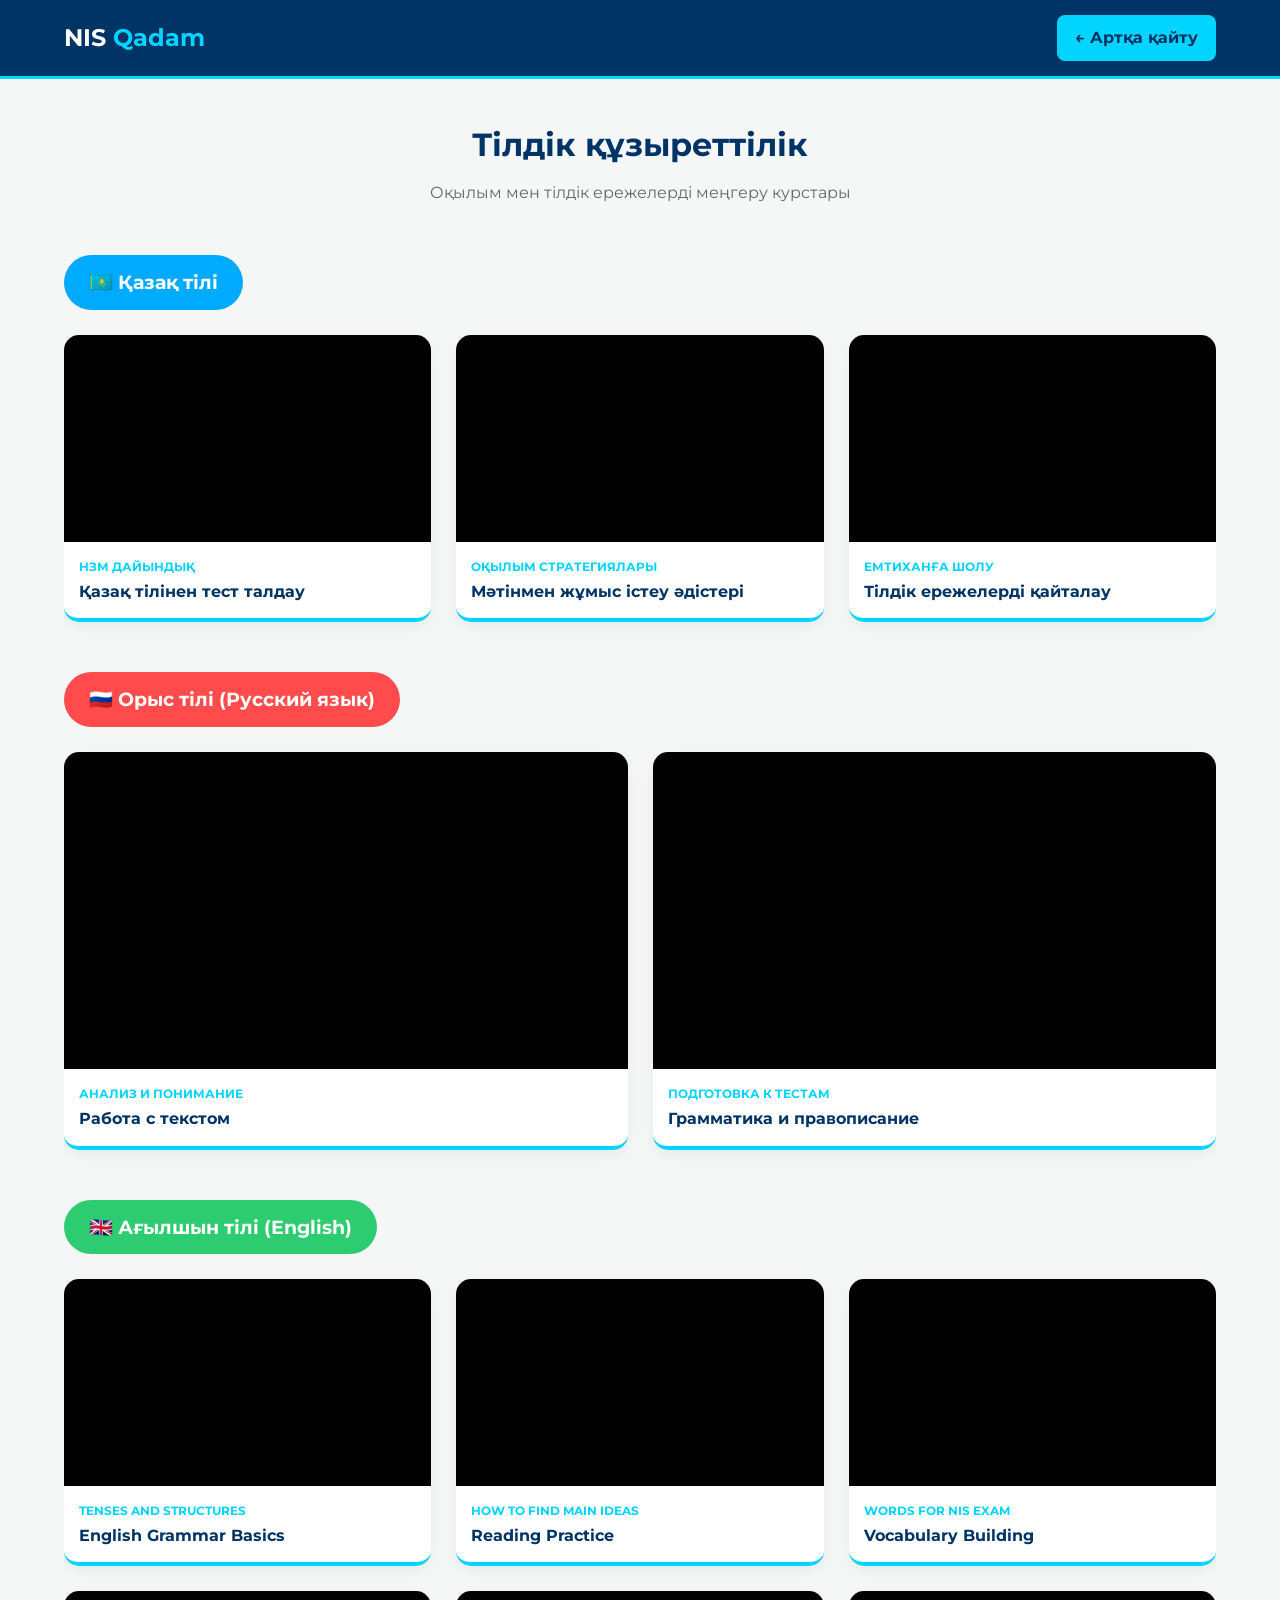
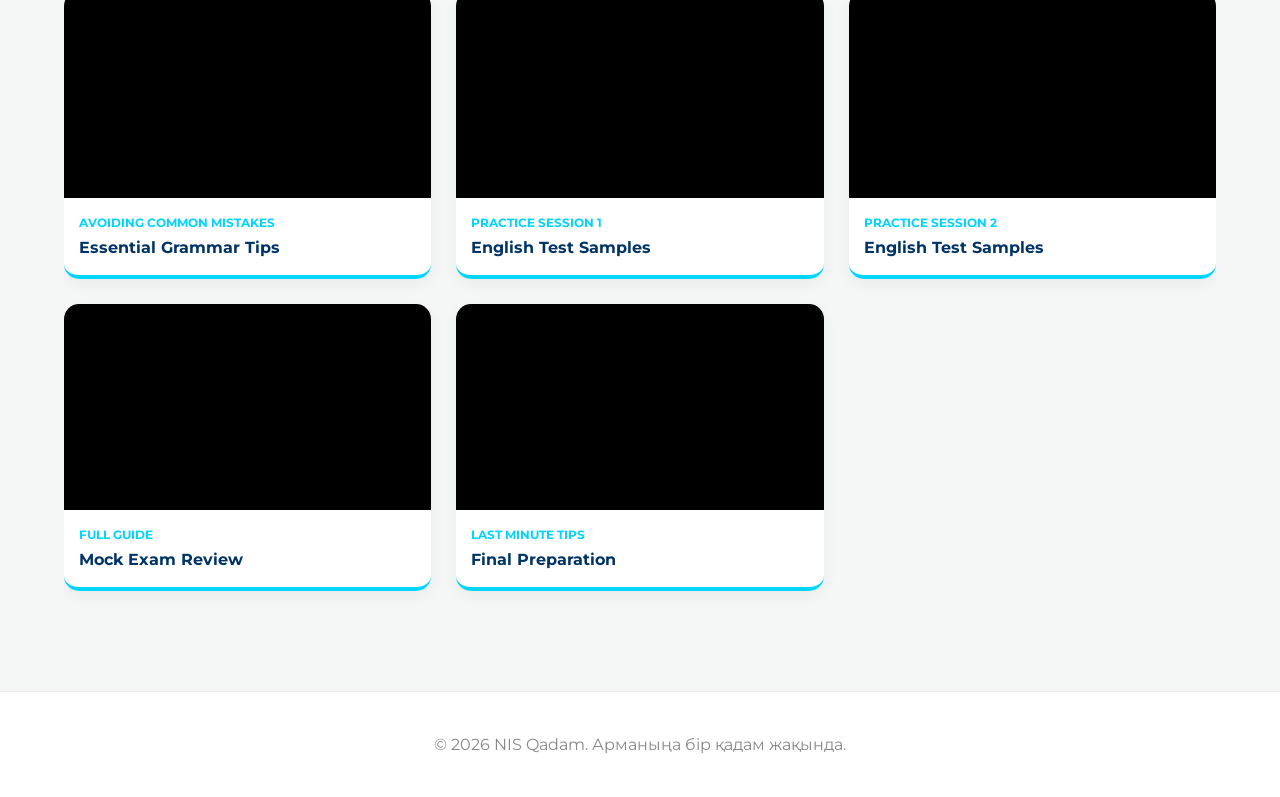
==== languages.html @ 09591401 "Add files via upload" ====
<!DOCTYPE html>
<html lang="kk">
<head>
    <meta charset="UTF-8">
    <meta name="viewport" content="width=device-width, initial-scale=1.0">
    <title>Тілдер - NIS Qadam</title>
    <link rel="stylesheet" href="style.css">
    <link href="https://fonts.googleapis.com/css2?family=Montserrat:wght@400;700&display=swap" rel="stylesheet">
    <style>
        body { background-color: #f4f7f6; margin: 0; font-family: 'Montserrat', sans-serif; }
        header { background: #003366; color: white; padding: 15px 0; position: sticky; top: 0; z-index: 1000; border-bottom: 3px solid #00d4ff; }
        
        .header-container { width: 90%; max-width: 1200px; margin: auto; display: flex; justify-content: space-between; align-items: center; }
        .logo { font-size: 24px; font-weight: bold; text-decoration: none; color: white; }
        .logo span { color: #00d4ff; }
        
        .header-controls { display: flex; align-items: center; gap: 15px; }
        
        .btn-back { background: #00d4ff; color: #003366; padding: 10px 18px; text-decoration: none; border-radius: 8px; font-weight: bold; transition: 0.3s; display: inline-flex; align-items: center; }
        .btn-back:hover { background: white; }

        .container { width: 90%; max-width: 1200px; margin: auto; }

        h1 { color: #003366; margin: 40px 0 10px 0; text-align: center; }
        .section-desc { text-align: center; color: #666; margin-bottom: 40px; }
        
        /* Тілдерге арналған арнайы стильдер */
        .lang-section { margin-top: 50px; }
        .lang-title { padding: 12px 25px; border-radius: 50px; color: white; display: inline-block; margin-bottom: 25px; font-weight: bold; font-size: 1.2rem; }
        .kz { background: #00aaff; } /* Көк */
        .ru { background: #ff4b4b; } /* Қызыл */
        .en { background: #2ecc71; } /* Жасыл */

        .video-grid { 
            display: grid; 
            grid-template-columns: repeat(auto-fit, minmax(280px, 1fr)); 
            gap: 25px; 
            margin-bottom: 50px;
        }

        .video-card { 
            background: white; 
            border-radius: 15px; 
            overflow: hidden; 
            box-shadow: 0 5px 15px rgba(0,0,0,0.05); 
            transition: 0.3s;
            border-bottom: 4px solid #00d4ff;
            display: flex;
            flex-direction: column;
        }
        .video-card:hover { transform: translateY(-5px); box-shadow: 0 10px 25px rgba(0,0,0,0.1); }

        .video-container { position: relative; padding-bottom: 56.25%; height: 0; overflow: hidden; background-color: #000; }
        .video-container iframe { position: absolute; top: 0; left: 0; width: 100%; height: 100%; border: 0; }

        .video-info { padding: 15px; flex-grow: 1; display: flex; flex-direction: column; justify-content: space-between; }
        .video-info h3 { font-size: 16px; color: #003366; margin: 5px 0 0 0; line-height: 1.4; }
        .video-info span { font-size: 12px; color: #00d4ff; font-weight: bold; text-transform: uppercase; }
    </style>
</head>
<body>

    <header>
        <div class="header-container">
            <a href="index.html" class="logo">NIS <span>Qadam</span></a>
            <div class="header-controls">
                <a href="index.html" class="btn-back">← Артқа қайту</a>
            </div>
        </div>
    </header>

    <div class="container">
        <h1>Тілдік құзыреттілік</h1>
        <p class="section-desc">Оқылым мен тілдік ережелерді меңгеру курстары</p>

        <div class="lang-section">
            <div class="lang-title kz">🇰🇿 Қазақ тілі</div>
            <div class="video-grid">
                <div class="video-card">
                    <div class="video-container"><iframe src="https://www.youtube.com/embed/A0CM_dzmTsY" allow="accelerometer; autoplay; clipboard-write; encrypted-media; gyroscope; picture-in-picture; web-share" allowfullscreen></iframe></div>
                    <div class="video-info"><span>НЗМ дайындық</span><h3>Қазақ тілінен тест талдау</h3></div>
                </div>
                <div class="video-card">
                    <div class="video-container"><iframe src="https://www.youtube.com/embed/KoD2qtXKPFQ" allow="accelerometer; autoplay; clipboard-write; encrypted-media; gyroscope; picture-in-picture; web-share" allowfullscreen></iframe></div>
                    <div class="video-info"><span>Оқылым стратегиялары</span><h3>Мәтінмен жұмыс істеу әдістері</h3></div>
                </div>
                <div class="video-card">
                    <div class="video-container"><iframe src="https://www.youtube.com/embed/ge6rJPY2Lfo" allow="accelerometer; autoplay; clipboard-write; encrypted-media; gyroscope; picture-in-picture; web-share" allowfullscreen></iframe></div>
                    <div class="video-info"><span>Емтиханға шолу</span><h3>Тілдік ережелерді қайталау</h3></div>
                </div>
            </div>
        </div>

        <div class="lang-section">
            <div class="lang-title ru">🇷🇺 Орыс тілі (Русский язык)</div>
            <div class="video-grid">
                <div class="video-card">
                    <div class="video-container"><iframe src="https://www.youtube.com/embed/orMSghznF2k" allow="accelerometer; autoplay; clipboard-write; encrypted-media; gyroscope; picture-in-picture; web-share" allowfullscreen></iframe></div>
                    <div class="video-info"><span>Анализ и понимание</span><h3>Работа с текстом</h3></div>
                </div>
                <div class="video-card">
                    <div class="video-container"><iframe src="https://www.youtube.com/embed/FYlFU9QB5fI" allow="accelerometer; autoplay; clipboard-write; encrypted-media; gyroscope; picture-in-picture; web-share" allowfullscreen></iframe></div>
                    <div class="video-info"><span>Подготовка к тестам</span><h3>Грамматика и правописание</h3></div>
                </div>
            </div>
        </div>

        <div class="lang-section">
            <div class="lang-title en">🇬🇧 Ағылшын тілі (English)</div>
            <div class="video-grid">
                <div class="video-card">
                    <div class="video-container"><iframe src="https://www.youtube.com/embed/WSCri0KljX8" allow="accelerometer; autoplay; clipboard-write; encrypted-media; gyroscope; picture-in-picture; web-share" allowfullscreen></iframe></div>
                    <div class="video-info"><span>Tenses and Structures</span><h3>English Grammar Basics</h3></div>
                </div>
                <div class="video-card">
                    <div class="video-container"><iframe src="https://www.youtube.com/embed/JyWCpFTtQJ8" allow="accelerometer; autoplay; clipboard-write; encrypted-media; gyroscope; picture-in-picture; web-share" allowfullscreen></iframe></div>
                    <div class="video-info"><span>How to find main ideas</span><h3>Reading Practice</h3></div>
                </div>
                <div class="video-card">
                    <div class="video-container"><iframe src="https://www.youtube.com/embed/1oyrA1Gp5fU" allow="accelerometer; autoplay; clipboard-write; encrypted-media; gyroscope; picture-in-picture; web-share" allowfullscreen></iframe></div>
                    <div class="video-info"><span>Words for NIS exam</span><h3>Vocabulary Building</h3></div>
                </div>
                <div class="video-card">
                    <div class="video-container"><iframe src="https://www.youtube.com/embed/t6tA6Y-mHqU" allow="accelerometer; autoplay; clipboard-write; encrypted-media; gyroscope; picture-in-picture; web-share" allowfullscreen></iframe></div>
                    <div class="video-info"><span>Avoiding common mistakes</span><h3>Essential Grammar Tips</h3></div>
                </div>
                <div class="video-card">
                    <div class="video-container"><iframe src="https://www.youtube.com/embed/UHKJGhRSauI" allow="accelerometer; autoplay; clipboard-write; encrypted-media; gyroscope; picture-in-picture; web-share" allowfullscreen></iframe></div>
                    <div class="video-info"><span>Practice session 1</span><h3>English Test Samples</h3></div>
                </div>
                <div class="video-card">
                    <div class="video-container"><iframe src="https://www.youtube.com/embed/OGJoLs1OLXk" allow="accelerometer; autoplay; clipboard-write; encrypted-media; gyroscope; picture-in-picture; web-share" allowfullscreen></iframe></div>
                    <div class="video-info"><span>Practice session 2</span><h3>English Test Samples</h3></div>
                </div>
                <div class="video-card">
                    <div class="video-container"><iframe src="https://www.youtube.com/embed/h0t8ZHmBvjI" allow="accelerometer; autoplay; clipboard-write; encrypted-media; gyroscope; picture-in-picture; web-share" allowfullscreen></iframe></div>
                    <div class="video-info"><span>Full guide</span><h3>Mock Exam Review</h3></div>
                </div>
                <div class="video-card">
                    <div class="video-container"><iframe src="https://www.youtube.com/embed/txQAPYDy714" allow="accelerometer; autoplay; clipboard-write; encrypted-media; gyroscope; picture-in-picture; web-share" allowfullscreen></iframe></div>
                    <div class="video-info"><span>Last minute tips</span><h3>Final Preparation</h3></div>
                </div>
            </div>
        </div>
    </div>

    <footer style="padding: 40px 0; text-align: center; color: #888; background: #fff; margin-top: 50px; border-top: 1px solid #eee;">
        <p>&copy; 2026 NIS Qadam. Арманыңа бір қадам жақында.</p>
    </footer>

    <script src="script.js"></script>
</body>
</html>
---- style.css ----
html {
    scroll-behavior: smooth;
}

* { 
    margin: 0; 
    padding: 0; 
    box-sizing: border-box; 
    font-family: 'Montserrat', sans-serif; 
}

body { 
    background-color: #f4f7f6; 
    color: #333; 
    line-height: 1.6; 
}

.container { 
    width: 80%; 
    margin: auto; 
    overflow: hidden; 
}

header { 
    background: #003366; 
    color: white; 
    padding: 20px 0; 
    border-bottom: 3px solid #00d4ff; 
    position: sticky;
    top: 0;
    z-index: 1000;
}

.logo { 
    font-size: 24px; 
    font-weight: bold; 
}

.logo span { 
    color: #00d4ff; 
}

.hero { 
    background: linear-gradient(rgba(0,51,102,0.8), rgba(0,51,102,0.8)), url('https://images.unsplash.com/photo-1523050854058-8df90110c9f1?auto=format&fit=crop&w=1350&q=80'); 
    background-size: cover; 
    background-position: center;
    height: 600px; 
    color: white; 
    text-align: center; 
    display: flex; 
    align-items: center; 
    justify-content: center; 
}

.hero h1 { 
    font-size: 48px; 
    margin-bottom: 10px; 
}

.hero p {
    font-size: 18px;
    max-width: 600px;
    margin: 0 auto;
}

.btn { 
    display: inline-block; 
    background: #00d4ff; 
    color: #003366; 
    padding: 15px 40px; 
    text-decoration: none; 
    border-radius: 50px; 
    font-weight: bold; 
    margin-top: 30px; 
    transition: 0.3s; 
}

.btn:hover { 
    background: white; 
    transform: scale(1.05); 
    box-shadow: 0 5px 15px rgba(0,212,255,0.4);
}


.materials { 
    padding: 120px 0; 
}

.materials h2 { 
    text-align: center; 
    margin-bottom: 60px; 
    font-size: 36px; 
    color: #003366; 
}

.grid { 
    display: grid; 
    grid-template-columns: repeat(auto-fit, minmax(300px, 1fr)); 
    gap: 30px; 
    align-items: stretch; 
}


.card { 
    background: white; 
    padding: 40px; 
    border-radius: 20px; 
    box-shadow: 0 10px 30px rgba(0,0,0,0.08); 
    text-align: center; 
    transition: 0.4s; 
    border: 1px solid transparent;
    
    
    display: flex;
    flex-direction: column;
    height: 100%; 
    justify-content: center;
}

.card:hover { 
    transform: translateY(-15px); 
    border-color: #00d4ff;
    box-shadow: 0 20px 40px rgba(0,0,0,0.12);
}

.card h3 { 
    margin-bottom: 15px; 
    color: #003366; 
    font-size: 22px;
}

.card p {
    color: #666;
}
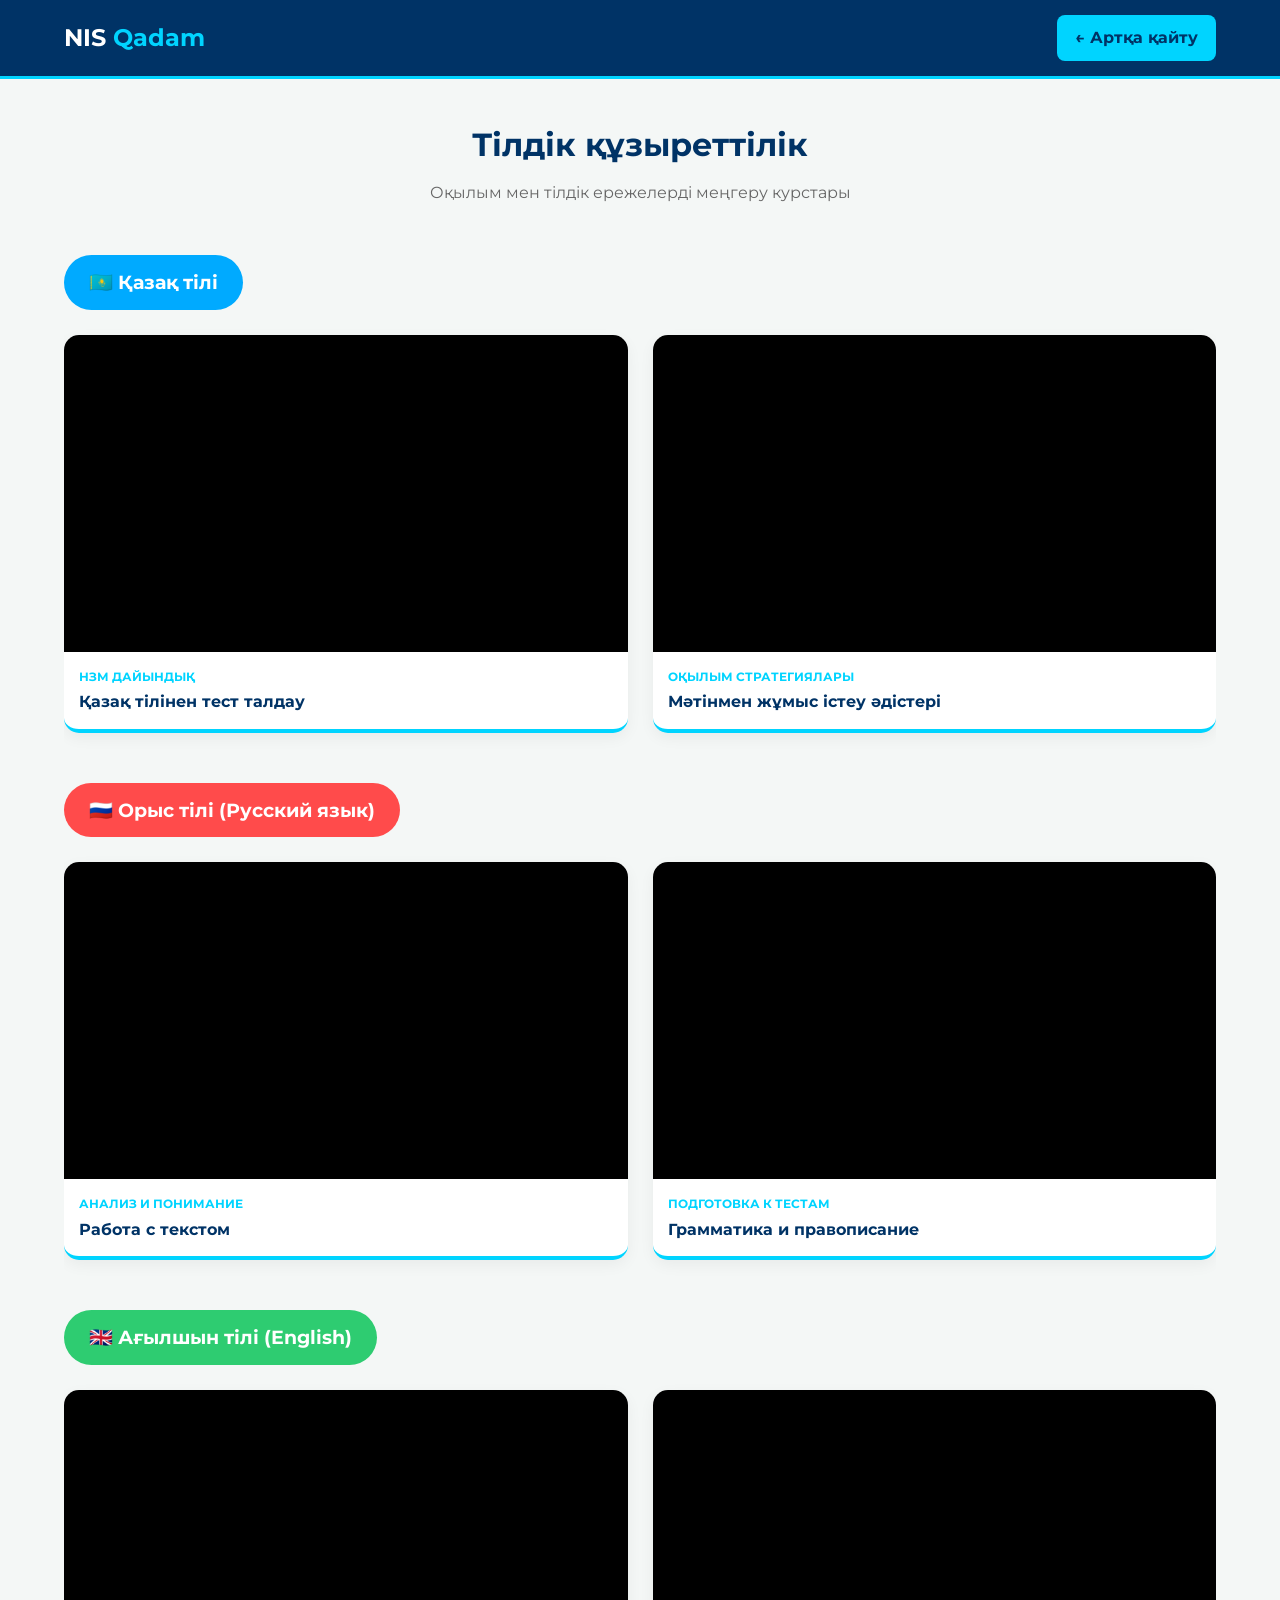
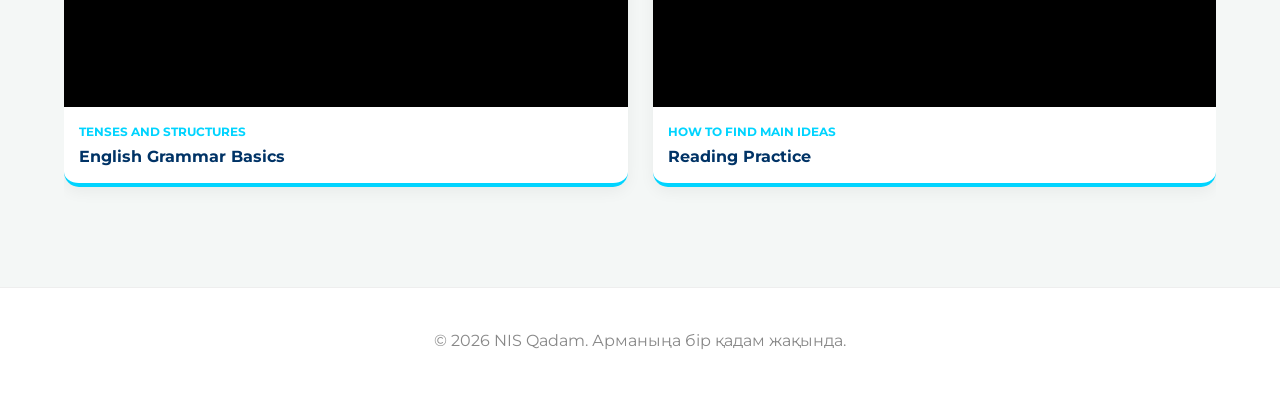
==== commit 392dc726: "Update languages.html" ====
--- a/languages.html
+++ b/languages.html
@@ -77,16 +77,12 @@
             <div class="lang-title kz">🇰🇿 Қазақ тілі</div>
             <div class="video-grid">
                 <div class="video-card">
-                    <div class="video-container"><iframe src="https://www.youtube.com/embed/A0CM_dzmTsY" allow="accelerometer; autoplay; clipboard-write; encrypted-media; gyroscope; picture-in-picture; web-share" allowfullscreen></iframe></div>
+                    <div class="video-container"><iframe src="https://www.youtube.com/embed/_MjS0tNltfY" allow="accelerometer; autoplay; clipboard-write; encrypted-media; gyroscope; picture-in-picture; web-share" allowfullscreen></iframe></div>
                     <div class="video-info"><span>НЗМ дайындық</span><h3>Қазақ тілінен тест талдау</h3></div>
                 </div>
                 <div class="video-card">
-                    <div class="video-container"><iframe src="https://www.youtube.com/embed/KoD2qtXKPFQ" allow="accelerometer; autoplay; clipboard-write; encrypted-media; gyroscope; picture-in-picture; web-share" allowfullscreen></iframe></div>
+                    <div class="video-container"><iframe src="https://www.youtube.com/embed/0v9wKzb_Svk" allow="accelerometer; autoplay; clipboard-write; encrypted-media; gyroscope; picture-in-picture; web-share" allowfullscreen></iframe></div>
                     <div class="video-info"><span>Оқылым стратегиялары</span><h3>Мәтінмен жұмыс істеу әдістері</h3></div>
-                </div>
-                <div class="video-card">
-                    <div class="video-container"><iframe src="https://www.youtube.com/embed/ge6rJPY2Lfo" allow="accelerometer; autoplay; clipboard-write; encrypted-media; gyroscope; picture-in-picture; web-share" allowfullscreen></iframe></div>
-                    <div class="video-info"><span>Емтиханға шолу</span><h3>Тілдік ережелерді қайталау</h3></div>
                 </div>
             </div>
         </div>
@@ -95,11 +91,11 @@
             <div class="lang-title ru">🇷🇺 Орыс тілі (Русский язык)</div>
             <div class="video-grid">
                 <div class="video-card">
-                    <div class="video-container"><iframe src="https://www.youtube.com/embed/orMSghznF2k" allow="accelerometer; autoplay; clipboard-write; encrypted-media; gyroscope; picture-in-picture; web-share" allowfullscreen></iframe></div>
+                    <div class="video-container"><iframe src="https://www.youtube.com/embed/V7in8HA7j9E" allow="accelerometer; autoplay; clipboard-write; encrypted-media; gyroscope; picture-in-picture; web-share" allowfullscreen></iframe></div>
                     <div class="video-info"><span>Анализ и понимание</span><h3>Работа с текстом</h3></div>
                 </div>
                 <div class="video-card">
-                    <div class="video-container"><iframe src="https://www.youtube.com/embed/FYlFU9QB5fI" allow="accelerometer; autoplay; clipboard-write; encrypted-media; gyroscope; picture-in-picture; web-share" allowfullscreen></iframe></div>
+                    <div class="video-container"><iframe src="https://www.youtube.com/embed/LmHLcLW6GH0" allow="accelerometer; autoplay; clipboard-write; encrypted-media; gyroscope; picture-in-picture; web-share" allowfullscreen></iframe></div>
                     <div class="video-info"><span>Подготовка к тестам</span><h3>Грамматика и правописание</h3></div>
                 </div>
             </div>
@@ -109,36 +105,12 @@
             <div class="lang-title en">🇬🇧 Ағылшын тілі (English)</div>
             <div class="video-grid">
                 <div class="video-card">
-                    <div class="video-container"><iframe src="https://www.youtube.com/embed/WSCri0KljX8" allow="accelerometer; autoplay; clipboard-write; encrypted-media; gyroscope; picture-in-picture; web-share" allowfullscreen></iframe></div>
+                    <div class="video-container"><iframe src="https://www.youtube.com/embed/zkH4f_E5YS8" allow="accelerometer; autoplay; clipboard-write; encrypted-media; gyroscope; picture-in-picture; web-share" allowfullscreen></iframe></div>
                     <div class="video-info"><span>Tenses and Structures</span><h3>English Grammar Basics</h3></div>
                 </div>
                 <div class="video-card">
-                    <div class="video-container"><iframe src="https://www.youtube.com/embed/JyWCpFTtQJ8" allow="accelerometer; autoplay; clipboard-write; encrypted-media; gyroscope; picture-in-picture; web-share" allowfullscreen></iframe></div>
+                    <div class="video-container"><iframe src="https://www.youtube.com/embed/ZwptTS6AcSI" allow="accelerometer; autoplay; clipboard-write; encrypted-media; gyroscope; picture-in-picture; web-share" allowfullscreen></iframe></div>
                     <div class="video-info"><span>How to find main ideas</span><h3>Reading Practice</h3></div>
-                </div>
-                <div class="video-card">
-                    <div class="video-container"><iframe src="https://www.youtube.com/embed/1oyrA1Gp5fU" allow="accelerometer; autoplay; clipboard-write; encrypted-media; gyroscope; picture-in-picture; web-share" allowfullscreen></iframe></div>
-                    <div class="video-info"><span>Words for NIS exam</span><h3>Vocabulary Building</h3></div>
-                </div>
-                <div class="video-card">
-                    <div class="video-container"><iframe src="https://www.youtube.com/embed/t6tA6Y-mHqU" allow="accelerometer; autoplay; clipboard-write; encrypted-media; gyroscope; picture-in-picture; web-share" allowfullscreen></iframe></div>
-                    <div class="video-info"><span>Avoiding common mistakes</span><h3>Essential Grammar Tips</h3></div>
-                </div>
-                <div class="video-card">
-                    <div class="video-container"><iframe src="https://www.youtube.com/embed/UHKJGhRSauI" allow="accelerometer; autoplay; clipboard-write; encrypted-media; gyroscope; picture-in-picture; web-share" allowfullscreen></iframe></div>
-                    <div class="video-info"><span>Practice session 1</span><h3>English Test Samples</h3></div>
-                </div>
-                <div class="video-card">
-                    <div class="video-container"><iframe src="https://www.youtube.com/embed/OGJoLs1OLXk" allow="accelerometer; autoplay; clipboard-write; encrypted-media; gyroscope; picture-in-picture; web-share" allowfullscreen></iframe></div>
-                    <div class="video-info"><span>Practice session 2</span><h3>English Test Samples</h3></div>
-                </div>
-                <div class="video-card">
-                    <div class="video-container"><iframe src="https://www.youtube.com/embed/h0t8ZHmBvjI" allow="accelerometer; autoplay; clipboard-write; encrypted-media; gyroscope; picture-in-picture; web-share" allowfullscreen></iframe></div>
-                    <div class="video-info"><span>Full guide</span><h3>Mock Exam Review</h3></div>
-                </div>
-                <div class="video-card">
-                    <div class="video-container"><iframe src="https://www.youtube.com/embed/txQAPYDy714" allow="accelerometer; autoplay; clipboard-write; encrypted-media; gyroscope; picture-in-picture; web-share" allowfullscreen></iframe></div>
-                    <div class="video-info"><span>Last minute tips</span><h3>Final Preparation</h3></div>
                 </div>
             </div>
         </div>
@@ -150,4 +122,4 @@
 
     <script src="script.js"></script>
 </body>
-</html>+</html>
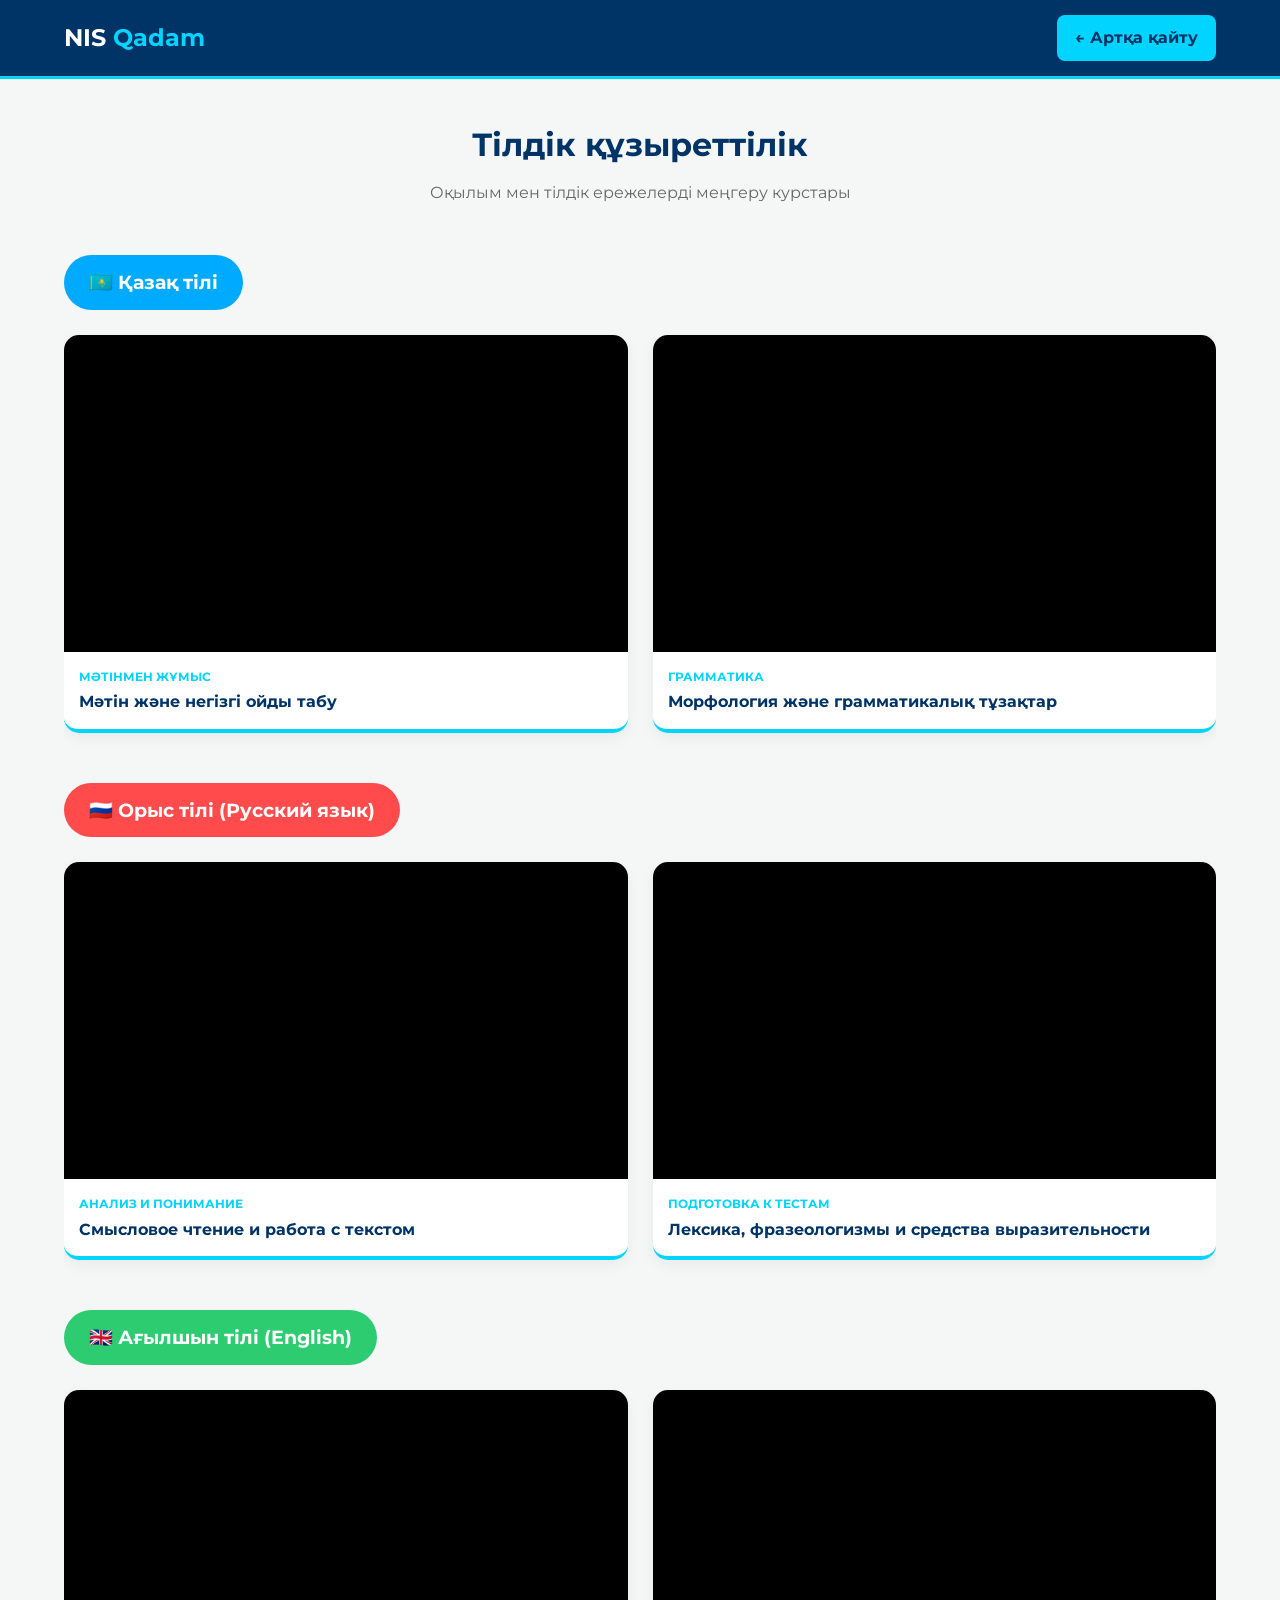
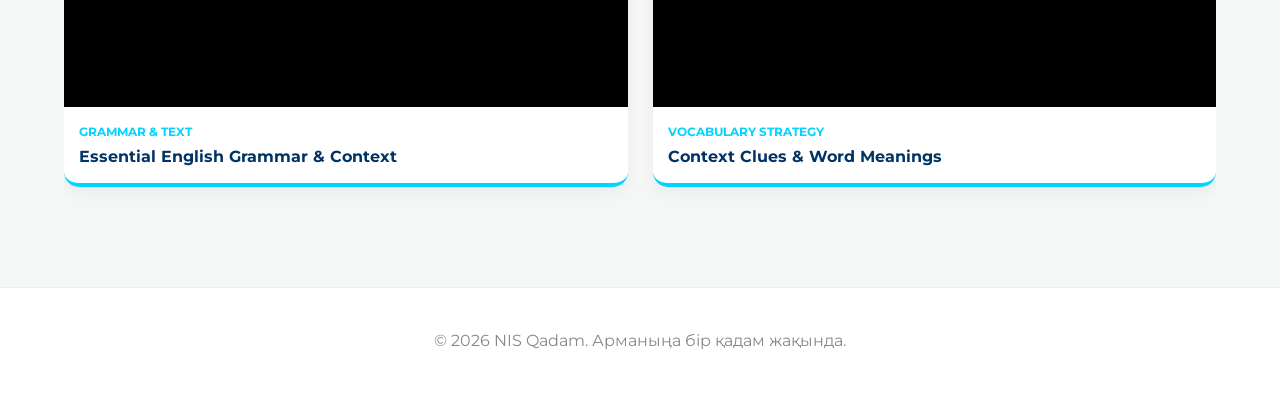
==== commit 8340e46b: "Update languages.html" ====
--- a/languages.html
+++ b/languages.html
@@ -78,11 +78,11 @@
             <div class="video-grid">
                 <div class="video-card">
                     <div class="video-container"><iframe src="https://www.youtube.com/embed/_MjS0tNltfY" allow="accelerometer; autoplay; clipboard-write; encrypted-media; gyroscope; picture-in-picture; web-share" allowfullscreen></iframe></div>
-                    <div class="video-info"><span>НЗМ дайындық</span><h3>Қазақ тілінен тест талдау</h3></div>
+                    <div class="video-info"><span>МӘТІНМЕН ЖҰМЫС</span><h3>Мәтін және негізгі ойды табу</h3></div>
                 </div>
                 <div class="video-card">
                     <div class="video-container"><iframe src="https://www.youtube.com/embed/0v9wKzb_Svk" allow="accelerometer; autoplay; clipboard-write; encrypted-media; gyroscope; picture-in-picture; web-share" allowfullscreen></iframe></div>
-                    <div class="video-info"><span>Оқылым стратегиялары</span><h3>Мәтінмен жұмыс істеу әдістері</h3></div>
+                    <div class="video-info"><span>ГРАММАТИКА</span><h3>Морфология және грамматикалық тұзақтар</h3></div>
                 </div>
             </div>
         </div>
@@ -92,11 +92,11 @@
             <div class="video-grid">
                 <div class="video-card">
                     <div class="video-container"><iframe src="https://www.youtube.com/embed/V7in8HA7j9E" allow="accelerometer; autoplay; clipboard-write; encrypted-media; gyroscope; picture-in-picture; web-share" allowfullscreen></iframe></div>
-                    <div class="video-info"><span>Анализ и понимание</span><h3>Работа с текстом</h3></div>
+                    <div class="video-info"><span>АНАЛИЗ И ПОНИМАНИЕ</span><h3>Смысловое чтение и работа с текстом</h3></div>
                 </div>
                 <div class="video-card">
                     <div class="video-container"><iframe src="https://www.youtube.com/embed/LmHLcLW6GH0" allow="accelerometer; autoplay; clipboard-write; encrypted-media; gyroscope; picture-in-picture; web-share" allowfullscreen></iframe></div>
-                    <div class="video-info"><span>Подготовка к тестам</span><h3>Грамматика и правописание</h3></div>
+                    <div class="video-info"><span>ПОДГОТОВКА К ТЕСТАМ</span><h3>Лексика, фразеологизмы и средства выразительности</h3></div>
                 </div>
             </div>
         </div>
@@ -106,11 +106,11 @@
             <div class="video-grid">
                 <div class="video-card">
                     <div class="video-container"><iframe src="https://www.youtube.com/embed/zkH4f_E5YS8" allow="accelerometer; autoplay; clipboard-write; encrypted-media; gyroscope; picture-in-picture; web-share" allowfullscreen></iframe></div>
-                    <div class="video-info"><span>Tenses and Structures</span><h3>English Grammar Basics</h3></div>
+                    <div class="video-info"><span>GRAMMAR & TEXT</span><h3>Essential English Grammar & Context</h3></div>
                 </div>
                 <div class="video-card">
                     <div class="video-container"><iframe src="https://www.youtube.com/embed/ZwptTS6AcSI" allow="accelerometer; autoplay; clipboard-write; encrypted-media; gyroscope; picture-in-picture; web-share" allowfullscreen></iframe></div>
-                    <div class="video-info"><span>How to find main ideas</span><h3>Reading Practice</h3></div>
+                    <div class="video-info"><span>VOCABULARY STRATEGY</span><h3>Context Clues & Word Meanings</h3></div>
                 </div>
             </div>
         </div>
